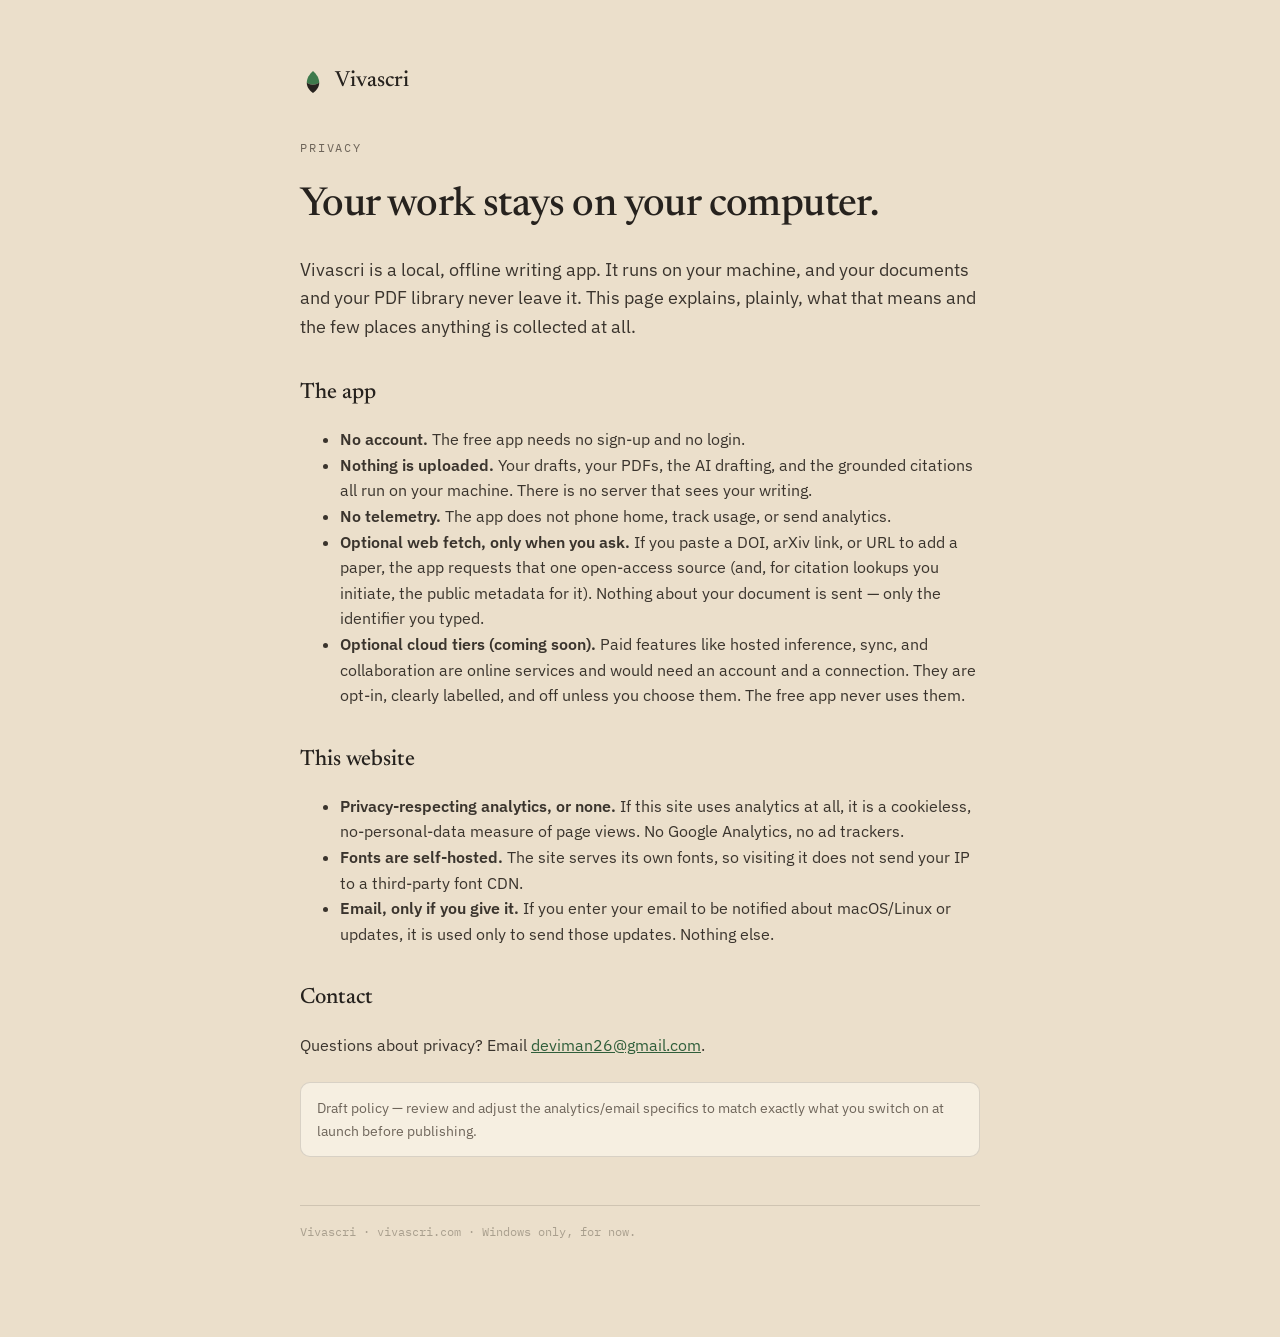
==== privacy.html @ 88ab6009 "Vivascri marketing site (static, self-contained, unlisted) Co-Authored-By: Claude Opus 4.8 <noreply@" ====
<!DOCTYPE html>
<html lang="en">
<head>
<meta name="robots" content="noindex, nofollow">
<meta charset="utf-8">
<meta name="viewport" content="width=device-width, initial-scale=1">
<link rel="stylesheet" href="./fonts.css">
<title>Privacy — Vivascri</title>
<meta name="description" content="Vivascri's privacy policy. The app is local and offline; your work never leaves your computer.">
<style>
  :root{
    --ink:#26221E;--ink-2:#3A342D;--muted:#6E655A;--faint:#A99F8E;--cream:#F6EFE1;
    --page:#EBDFCB;--line:rgba(38,34,30,.14);--accent:#3E7A4C;--accent-deep:#2F5E3A;
  }
  *{box-sizing:border-box}
  html,body{margin:0;padding:0}
  body{background:var(--page);color:var(--ink);font-family:'IBM Plex Sans',system-ui,sans-serif;
    -webkit-font-smoothing:antialiased;line-height:1.6}
  .wrap{max-width:760px;margin:0 auto;padding:64px 40px 96px}
  a{color:var(--accent-deep)}
  .brand{display:flex;align-items:center;gap:9px;text-decoration:none;color:var(--ink);margin-bottom:40px}
  .brand svg{width:26px;height:26px}
  .brand span{font-family:'Newsreader',serif;font-weight:500;font-size:22px}
  h1{font-family:'Newsreader',serif;font-weight:500;font-size:40px;letter-spacing:-.015em;margin:0 0 6px}
  .eyebrow{font-family:'IBM Plex Mono',monospace;font-size:11.5px;letter-spacing:.16em;text-transform:uppercase;color:var(--muted);margin-bottom:16px}
  h2{font-family:'Newsreader',serif;font-weight:500;font-size:22px;margin:34px 0 8px}
  p,li{font-size:16px;color:var(--ink-2)}
  .lead{font-size:18px}
  .meta{font-family:'IBM Plex Mono',monospace;font-size:12px;color:var(--faint);margin-top:48px;border-top:1px solid var(--line);padding-top:16px}
  .note{background:var(--cream);border:1px solid var(--line);border-radius:10px;padding:14px 16px;font-size:14px;color:var(--muted);margin-top:24px}
</style>
</head>
<body>
<div class="wrap">
  <a class="brand" href="./index.html">
    <svg viewBox="0 0 96 96"><path fill="#3E7A4C" d="M48 7C61 19 71 33 71 51C63 56 56 58 48 58C40 58 33 56 25 51C25 33 35 19 48 7Z"/><path fill="#26221E" d="M71 51C71 67 61 80 48 89C35 80 25 67 25 51C33 56 40 58 48 58C56 58 63 56 71 51Z"/></svg>
    <span>Vivascri</span>
  </a>

  <div class="eyebrow">Privacy</div>
  <h1>Your work stays on your computer.</h1>
  <p class="lead">Vivascri is a local, offline writing app. It runs on your machine, and your documents
  and your PDF library never leave it. This page explains, plainly, what that means and the few places
  anything is collected at all.</p>

  <h2>The app</h2>
  <ul>
    <li><strong>No account.</strong> The free app needs no sign-up and no login.</li>
    <li><strong>Nothing is uploaded.</strong> Your drafts, your PDFs, the AI drafting, and the grounded
      citations all run on your machine. There is no server that sees your writing.</li>
    <li><strong>No telemetry.</strong> The app does not phone home, track usage, or send analytics.</li>
    <li><strong>Optional web fetch, only when you ask.</strong> If you paste a DOI, arXiv link, or URL to
      add a paper, the app requests that one open-access source (and, for citation lookups you initiate,
      the public metadata for it). Nothing about your document is sent — only the identifier you typed.</li>
    <li><strong>Optional cloud tiers (coming soon).</strong> Paid features like hosted inference, sync,
      and collaboration are online services and would need an account and a connection. They are opt-in,
      clearly labelled, and off unless you choose them. The free app never uses them.</li>
  </ul>

  <h2>This website</h2>
  <ul>
    <li><strong>Privacy-respecting analytics, or none.</strong> If this site uses analytics at all, it is
      a cookieless, no-personal-data measure of page views. No Google Analytics, no ad trackers.</li>
    <li><strong>Fonts are self-hosted.</strong> The site serves its own fonts, so visiting it does not
      send your IP to a third-party font CDN.</li>
    <li><strong>Email, only if you give it.</strong> If you enter your email to be notified about
      macOS/Linux or updates, it is used only to send those updates. Nothing else.</li>
  </ul>

  <h2>Contact</h2>
  <p>Questions about privacy? Email <a href="mailto:deviman26@gmail.com">deviman26@gmail.com</a>.</p>

  <div class="note">Draft policy — review and adjust the analytics/email specifics to match exactly what
  you switch on at launch before publishing.</div>

  <div class="meta">Vivascri · vivascri.com · Windows only, for now.</div>
</div>
</body>
</html>
---- fonts.css ----
/* cyrillic-ext */
@font-face {
  font-family: 'IBM Plex Mono';
  font-style: normal;
  font-weight: 400;
  font-display: swap;
  src: url(./fonts/ibmplexmono--F63fjptAgt5VM-kVkqdyU8n1iIq129k.woff2) format('woff2');
  unicode-range: U+0460-052F, U+1C80-1C8A, U+20B4, U+2DE0-2DFF, U+A640-A69F, U+FE2E-FE2F;
}
/* cyrillic */
@font-face {
  font-family: 'IBM Plex Mono';
  font-style: normal;
  font-weight: 400;
  font-display: swap;
  src: url(./fonts/ibmplexmono--F63fjptAgt5VM-kVkqdyU8n1isq129k.woff2) format('woff2');
  unicode-range: U+0301, U+0400-045F, U+0490-0491, U+04B0-04B1, U+2116;
}
/* vietnamese */
@font-face {
  font-family: 'IBM Plex Mono';
  font-style: normal;
  font-weight: 400;
  font-display: swap;
  src: url(./fonts/ibmplexmono--F63fjptAgt5VM-kVkqdyU8n1iAq129k.woff2) format('woff2');
  unicode-range: U+0102-0103, U+0110-0111, U+0128-0129, U+0168-0169, U+01A0-01A1, U+01AF-01B0, U+0300-0301, U+0303-0304, U+0308-0309, U+0323, U+0329, U+1EA0-1EF9, U+20AB;
}
/* latin-ext */
@font-face {
  font-family: 'IBM Plex Mono';
  font-style: normal;
  font-weight: 400;
  font-display: swap;
  src: url(./fonts/ibmplexmono--F63fjptAgt5VM-kVkqdyU8n1iEq129k.woff2) format('woff2');
  unicode-range: U+0100-02BA, U+02BD-02C5, U+02C7-02CC, U+02CE-02D7, U+02DD-02FF, U+0304, U+0308, U+0329, U+1D00-1DBF, U+1E00-1E9F, U+1EF2-1EFF, U+2020, U+20A0-20AB, U+20AD-20C0, U+2113, U+2C60-2C7F, U+A720-A7FF;
}
/* latin */
@font-face {
  font-family: 'IBM Plex Mono';
  font-style: normal;
  font-weight: 400;
  font-display: swap;
  src: url(./fonts/ibmplexmono--F63fjptAgt5VM-kVkqdyU8n1i8q1w.woff2) format('woff2');
  unicode-range: U+0000-00FF, U+0131, U+0152-0153, U+02BB-02BC, U+02C6, U+02DA, U+02DC, U+0304, U+0308, U+0329, U+2000-206F, U+20AC, U+2122, U+2191, U+2193, U+2212, U+2215, U+FEFF, U+FFFD;
}
/* cyrillic-ext */
@font-face {
  font-family: 'IBM Plex Mono';
  font-style: normal;
  font-weight: 500;
  font-display: swap;
  src: url(./fonts/ibmplexmono--F6qfjptAgt5VM-kVkqdyU8n3twJwl1FgtIU.woff2) format('woff2');
  unicode-range: U+0460-052F, U+1C80-1C8A, U+20B4, U+2DE0-2DFF, U+A640-A69F, U+FE2E-FE2F;
}
/* cyrillic */
@font-face {
  font-family: 'IBM Plex Mono';
  font-style: normal;
  font-weight: 500;
  font-display: swap;
  src: url(./fonts/ibmplexmono--F6qfjptAgt5VM-kVkqdyU8n3twJwlRFgtIU.woff2) format('woff2');
  unicode-range: U+0301, U+0400-045F, U+0490-0491, U+04B0-04B1, U+2116;
}
/* vietnamese */
@font-face {
  font-family: 'IBM Plex Mono';
  font-style: normal;
  font-weight: 500;
  font-display: swap;
  src: url(./fonts/ibmplexmono--F6qfjptAgt5VM-kVkqdyU8n3twJwl9FgtIU.woff2) format('woff2');
  unicode-range: U+0102-0103, U+0110-0111, U+0128-0129, U+0168-0169, U+01A0-01A1, U+01AF-01B0, U+0300-0301, U+0303-0304, U+0308-0309, U+0323, U+0329, U+1EA0-1EF9, U+20AB;
}
/* latin-ext */
@font-face {
  font-family: 'IBM Plex Mono';
  font-style: normal;
  font-weight: 500;
  font-display: swap;
  src: url(./fonts/ibmplexmono--F6qfjptAgt5VM-kVkqdyU8n3twJwl5FgtIU.woff2) format('woff2');
  unicode-range: U+0100-02BA, U+02BD-02C5, U+02C7-02CC, U+02CE-02D7, U+02DD-02FF, U+0304, U+0308, U+0329, U+1D00-1DBF, U+1E00-1E9F, U+1EF2-1EFF, U+2020, U+20A0-20AB, U+20AD-20C0, U+2113, U+2C60-2C7F, U+A720-A7FF;
}
/* latin */
@font-face {
  font-family: 'IBM Plex Mono';
  font-style: normal;
  font-weight: 500;
  font-display: swap;
  src: url(./fonts/ibmplexmono--F6qfjptAgt5VM-kVkqdyU8n3twJwlBFgg.woff2) format('woff2');
  unicode-range: U+0000-00FF, U+0131, U+0152-0153, U+02BB-02BC, U+02C6, U+02DA, U+02DC, U+0304, U+0308, U+0329, U+2000-206F, U+20AC, U+2122, U+2191, U+2193, U+2212, U+2215, U+FEFF, U+FFFD;
}
/* cyrillic-ext */
@font-face {
  font-family: 'IBM Plex Sans';
  font-style: normal;
  font-weight: 400;
  font-stretch: 100%;
  font-display: swap;
  src: url(./fonts/ibmplexsans-zYXzKVElMYYaJe8bpLHnCwDKr932-G7dytD-Dmu1syxTKYbABA.woff2) format('woff2');
  unicode-range: U+0460-052F, U+1C80-1C8A, U+20B4, U+2DE0-2DFF, U+A640-A69F, U+FE2E-FE2F;
}
/* cyrillic */
@font-face {
  font-family: 'IBM Plex Sans';
  font-style: normal;
  font-weight: 400;
  font-stretch: 100%;
  font-display: swap;
  src: url(./fonts/ibmplexsans-zYXzKVElMYYaJe8bpLHnCwDKr932-G7dytD-Dmu1syxaKYbABA.woff2) format('woff2');
  unicode-range: U+0301, U+0400-045F, U+0490-0491, U+04B0-04B1, U+2116;
}
/* greek */
@font-face {
  font-family: 'IBM Plex Sans';
  font-style: normal;
  font-weight: 400;
  font-stretch: 100%;
  font-display: swap;
  src: url(./fonts/ibmplexsans-zYXzKVElMYYaJe8bpLHnCwDKr932-G7dytD-Dmu1syxdKYbABA.woff2) format('woff2');
  unicode-range: U+0370-0377, U+037A-037F, U+0384-038A, U+038C, U+038E-03A1, U+03A3-03FF;
}
/* vietnamese */
@font-face {
  font-family: 'IBM Plex Sans';
  font-style: normal;
  font-weight: 400;
  font-stretch: 100%;
  font-display: swap;
  src: url(./fonts/ibmplexsans-zYXzKVElMYYaJe8bpLHnCwDKr932-G7dytD-Dmu1syxRKYbABA.woff2) format('woff2');
  unicode-range: U+0102-0103, U+0110-0111, U+0128-0129, U+0168-0169, U+01A0-01A1, U+01AF-01B0, U+0300-0301, U+0303-0304, U+0308-0309, U+0323, U+0329, U+1EA0-1EF9, U+20AB;
}
/* latin-ext */
@font-face {
  font-family: 'IBM Plex Sans';
  font-style: normal;
  font-weight: 400;
  font-stretch: 100%;
  font-display: swap;
  src: url(./fonts/ibmplexsans-zYXzKVElMYYaJe8bpLHnCwDKr932-G7dytD-Dmu1syxQKYbABA.woff2) format('woff2');
  unicode-range: U+0100-02BA, U+02BD-02C5, U+02C7-02CC, U+02CE-02D7, U+02DD-02FF, U+0304, U+0308, U+0329, U+1D00-1DBF, U+1E00-1E9F, U+1EF2-1EFF, U+2020, U+20A0-20AB, U+20AD-20C0, U+2113, U+2C60-2C7F, U+A720-A7FF;
}
/* latin */
@font-face {
  font-family: 'IBM Plex Sans';
  font-style: normal;
  font-weight: 400;
  font-stretch: 100%;
  font-display: swap;
  src: url(./fonts/ibmplexsans-zYXzKVElMYYaJe8bpLHnCwDKr932-G7dytD-Dmu1syxeKYY.woff2) format('woff2');
  unicode-range: U+0000-00FF, U+0131, U+0152-0153, U+02BB-02BC, U+02C6, U+02DA, U+02DC, U+0304, U+0308, U+0329, U+2000-206F, U+20AC, U+2122, U+2191, U+2193, U+2212, U+2215, U+FEFF, U+FFFD;
}
/* cyrillic-ext */
@font-face {
  font-family: 'IBM Plex Sans';
  font-style: normal;
  font-weight: 500;
  font-stretch: 100%;
  font-display: swap;
  src: url(./fonts/ibmplexsans-zYXzKVElMYYaJe8bpLHnCwDKr932-G7dytD-Dmu1syxTKYbABA.woff2) format('woff2');
  unicode-range: U+0460-052F, U+1C80-1C8A, U+20B4, U+2DE0-2DFF, U+A640-A69F, U+FE2E-FE2F;
}
/* cyrillic */
@font-face {
  font-family: 'IBM Plex Sans';
  font-style: normal;
  font-weight: 500;
  font-stretch: 100%;
  font-display: swap;
  src: url(./fonts/ibmplexsans-zYXzKVElMYYaJe8bpLHnCwDKr932-G7dytD-Dmu1syxaKYbABA.woff2) format('woff2');
  unicode-range: U+0301, U+0400-045F, U+0490-0491, U+04B0-04B1, U+2116;
}
/* greek */
@font-face {
  font-family: 'IBM Plex Sans';
  font-style: normal;
  font-weight: 500;
  font-stretch: 100%;
  font-display: swap;
  src: url(./fonts/ibmplexsans-zYXzKVElMYYaJe8bpLHnCwDKr932-G7dytD-Dmu1syxdKYbABA.woff2) format('woff2');
  unicode-range: U+0370-0377, U+037A-037F, U+0384-038A, U+038C, U+038E-03A1, U+03A3-03FF;
}
/* vietnamese */
@font-face {
  font-family: 'IBM Plex Sans';
  font-style: normal;
  font-weight: 500;
  font-stretch: 100%;
  font-display: swap;
  src: url(./fonts/ibmplexsans-zYXzKVElMYYaJe8bpLHnCwDKr932-G7dytD-Dmu1syxRKYbABA.woff2) format('woff2');
  unicode-range: U+0102-0103, U+0110-0111, U+0128-0129, U+0168-0169, U+01A0-01A1, U+01AF-01B0, U+0300-0301, U+0303-0304, U+0308-0309, U+0323, U+0329, U+1EA0-1EF9, U+20AB;
}
/* latin-ext */
@font-face {
  font-family: 'IBM Plex Sans';
  font-style: normal;
  font-weight: 500;
  font-stretch: 100%;
  font-display: swap;
  src: url(./fonts/ibmplexsans-zYXzKVElMYYaJe8bpLHnCwDKr932-G7dytD-Dmu1syxQKYbABA.woff2) format('woff2');
  unicode-range: U+0100-02BA, U+02BD-02C5, U+02C7-02CC, U+02CE-02D7, U+02DD-02FF, U+0304, U+0308, U+0329, U+1D00-1DBF, U+1E00-1E9F, U+1EF2-1EFF, U+2020, U+20A0-20AB, U+20AD-20C0, U+2113, U+2C60-2C7F, U+A720-A7FF;
}
/* latin */
@font-face {
  font-family: 'IBM Plex Sans';
  font-style: normal;
  font-weight: 500;
  font-stretch: 100%;
  font-display: swap;
  src: url(./fonts/ibmplexsans-zYXzKVElMYYaJe8bpLHnCwDKr932-G7dytD-Dmu1syxeKYY.woff2) format('woff2');
  unicode-range: U+0000-00FF, U+0131, U+0152-0153, U+02BB-02BC, U+02C6, U+02DA, U+02DC, U+0304, U+0308, U+0329, U+2000-206F, U+20AC, U+2122, U+2191, U+2193, U+2212, U+2215, U+FEFF, U+FFFD;
}
/* cyrillic-ext */
@font-face {
  font-family: 'IBM Plex Sans';
  font-style: normal;
  font-weight: 600;
  font-stretch: 100%;
  font-display: swap;
  src: url(./fonts/ibmplexsans-zYXzKVElMYYaJe8bpLHnCwDKr932-G7dytD-Dmu1syxTKYbABA.woff2) format('woff2');
  unicode-range: U+0460-052F, U+1C80-1C8A, U+20B4, U+2DE0-2DFF, U+A640-A69F, U+FE2E-FE2F;
}
/* cyrillic */
@font-face {
  font-family: 'IBM Plex Sans';
  font-style: normal;
  font-weight: 600;
  font-stretch: 100%;
  font-display: swap;
  src: url(./fonts/ibmplexsans-zYXzKVElMYYaJe8bpLHnCwDKr932-G7dytD-Dmu1syxaKYbABA.woff2) format('woff2');
  unicode-range: U+0301, U+0400-045F, U+0490-0491, U+04B0-04B1, U+2116;
}
/* greek */
@font-face {
  font-family: 'IBM Plex Sans';
  font-style: normal;
  font-weight: 600;
  font-stretch: 100%;
  font-display: swap;
  src: url(./fonts/ibmplexsans-zYXzKVElMYYaJe8bpLHnCwDKr932-G7dytD-Dmu1syxdKYbABA.woff2) format('woff2');
  unicode-range: U+0370-0377, U+037A-037F, U+0384-038A, U+038C, U+038E-03A1, U+03A3-03FF;
}
/* vietnamese */
@font-face {
  font-family: 'IBM Plex Sans';
  font-style: normal;
  font-weight: 600;
  font-stretch: 100%;
  font-display: swap;
  src: url(./fonts/ibmplexsans-zYXzKVElMYYaJe8bpLHnCwDKr932-G7dytD-Dmu1syxRKYbABA.woff2) format('woff2');
  unicode-range: U+0102-0103, U+0110-0111, U+0128-0129, U+0168-0169, U+01A0-01A1, U+01AF-01B0, U+0300-0301, U+0303-0304, U+0308-0309, U+0323, U+0329, U+1EA0-1EF9, U+20AB;
}
/* latin-ext */
@font-face {
  font-family: 'IBM Plex Sans';
  font-style: normal;
  font-weight: 600;
  font-stretch: 100%;
  font-display: swap;
  src: url(./fonts/ibmplexsans-zYXzKVElMYYaJe8bpLHnCwDKr932-G7dytD-Dmu1syxQKYbABA.woff2) format('woff2');
  unicode-range: U+0100-02BA, U+02BD-02C5, U+02C7-02CC, U+02CE-02D7, U+02DD-02FF, U+0304, U+0308, U+0329, U+1D00-1DBF, U+1E00-1E9F, U+1EF2-1EFF, U+2020, U+20A0-20AB, U+20AD-20C0, U+2113, U+2C60-2C7F, U+A720-A7FF;
}
/* latin */
@font-face {
  font-family: 'IBM Plex Sans';
  font-style: normal;
  font-weight: 600;
  font-stretch: 100%;
  font-display: swap;
  src: url(./fonts/ibmplexsans-zYXzKVElMYYaJe8bpLHnCwDKr932-G7dytD-Dmu1syxeKYY.woff2) format('woff2');
  unicode-range: U+0000-00FF, U+0131, U+0152-0153, U+02BB-02BC, U+02C6, U+02DA, U+02DC, U+0304, U+0308, U+0329, U+2000-206F, U+20AC, U+2122, U+2191, U+2193, U+2212, U+2215, U+FEFF, U+FFFD;
}
/* vietnamese */
@font-face {
  font-family: 'Newsreader';
  font-style: italic;
  font-weight: 400;
  font-display: swap;
  src: url(./fonts/newsreader-cY9CfjOCX1hbuyalUrK439vCgYhCFpY.woff2) format('woff2');
  unicode-range: U+0102-0103, U+0110-0111, U+0128-0129, U+0168-0169, U+01A0-01A1, U+01AF-01B0, U+0300-0301, U+0303-0304, U+0308-0309, U+0323, U+0329, U+1EA0-1EF9, U+20AB;
}
/* latin-ext */
@font-face {
  font-family: 'Newsreader';
  font-style: italic;
  font-weight: 400;
  font-display: swap;
  src: url(./fonts/newsreader-cY9CfjOCX1hbuyalUrK439vCgIhCFpY.woff2) format('woff2');
  unicode-range: U+0100-02BA, U+02BD-02C5, U+02C7-02CC, U+02CE-02D7, U+02DD-02FF, U+0304, U+0308, U+0329, U+1D00-1DBF, U+1E00-1E9F, U+1EF2-1EFF, U+2020, U+20A0-20AB, U+20AD-20C0, U+2113, U+2C60-2C7F, U+A720-A7FF;
}
/* latin */
@font-face {
  font-family: 'Newsreader';
  font-style: italic;
  font-weight: 400;
  font-display: swap;
  src: url(./fonts/newsreader-cY9CfjOCX1hbuyalUrK439vCjohC.woff2) format('woff2');
  unicode-range: U+0000-00FF, U+0131, U+0152-0153, U+02BB-02BC, U+02C6, U+02DA, U+02DC, U+0304, U+0308, U+0329, U+2000-206F, U+20AC, U+2122, U+2191, U+2193, U+2212, U+2215, U+FEFF, U+FFFD;
}
/* vietnamese */
@font-face {
  font-family: 'Newsreader';
  font-style: italic;
  font-weight: 500;
  font-display: swap;
  src: url(./fonts/newsreader-cY9CfjOCX1hbuyalUrK439vCgYhCFpY.woff2) format('woff2');
  unicode-range: U+0102-0103, U+0110-0111, U+0128-0129, U+0168-0169, U+01A0-01A1, U+01AF-01B0, U+0300-0301, U+0303-0304, U+0308-0309, U+0323, U+0329, U+1EA0-1EF9, U+20AB;
}
/* latin-ext */
@font-face {
  font-family: 'Newsreader';
  font-style: italic;
  font-weight: 500;
  font-display: swap;
  src: url(./fonts/newsreader-cY9CfjOCX1hbuyalUrK439vCgIhCFpY.woff2) format('woff2');
  unicode-range: U+0100-02BA, U+02BD-02C5, U+02C7-02CC, U+02CE-02D7, U+02DD-02FF, U+0304, U+0308, U+0329, U+1D00-1DBF, U+1E00-1E9F, U+1EF2-1EFF, U+2020, U+20A0-20AB, U+20AD-20C0, U+2113, U+2C60-2C7F, U+A720-A7FF;
}
/* latin */
@font-face {
  font-family: 'Newsreader';
  font-style: italic;
  font-weight: 500;
  font-display: swap;
  src: url(./fonts/newsreader-cY9CfjOCX1hbuyalUrK439vCjohC.woff2) format('woff2');
  unicode-range: U+0000-00FF, U+0131, U+0152-0153, U+02BB-02BC, U+02C6, U+02DA, U+02DC, U+0304, U+0308, U+0329, U+2000-206F, U+20AC, U+2122, U+2191, U+2193, U+2212, U+2215, U+FEFF, U+FFFD;
}
/* vietnamese */
@font-face {
  font-family: 'Newsreader';
  font-style: normal;
  font-weight: 400;
  font-display: swap;
  src: url(./fonts/newsreader-cY9AfjOCX1hbuyalUrK439HyjJBG.woff2) format('woff2');
  unicode-range: U+0102-0103, U+0110-0111, U+0128-0129, U+0168-0169, U+01A0-01A1, U+01AF-01B0, U+0300-0301, U+0303-0304, U+0308-0309, U+0323, U+0329, U+1EA0-1EF9, U+20AB;
}
/* latin-ext */
@font-face {
  font-family: 'Newsreader';
  font-style: normal;
  font-weight: 400;
  font-display: swap;
  src: url(./fonts/newsreader-cY9AfjOCX1hbuyalUrK439DyjJBG.woff2) format('woff2');
  unicode-range: U+0100-02BA, U+02BD-02C5, U+02C7-02CC, U+02CE-02D7, U+02DD-02FF, U+0304, U+0308, U+0329, U+1D00-1DBF, U+1E00-1E9F, U+1EF2-1EFF, U+2020, U+20A0-20AB, U+20AD-20C0, U+2113, U+2C60-2C7F, U+A720-A7FF;
}
/* latin */
@font-face {
  font-family: 'Newsreader';
  font-style: normal;
  font-weight: 400;
  font-display: swap;
  src: url(./fonts/newsreader-cY9AfjOCX1hbuyalUrK4397yjA.woff2) format('woff2');
  unicode-range: U+0000-00FF, U+0131, U+0152-0153, U+02BB-02BC, U+02C6, U+02DA, U+02DC, U+0304, U+0308, U+0329, U+2000-206F, U+20AC, U+2122, U+2191, U+2193, U+2212, U+2215, U+FEFF, U+FFFD;
}
/* vietnamese */
@font-face {
  font-family: 'Newsreader';
  font-style: normal;
  font-weight: 500;
  font-display: swap;
  src: url(./fonts/newsreader-cY9AfjOCX1hbuyalUrK439HyjJBG.woff2) format('woff2');
  unicode-range: U+0102-0103, U+0110-0111, U+0128-0129, U+0168-0169, U+01A0-01A1, U+01AF-01B0, U+0300-0301, U+0303-0304, U+0308-0309, U+0323, U+0329, U+1EA0-1EF9, U+20AB;
}
/* latin-ext */
@font-face {
  font-family: 'Newsreader';
  font-style: normal;
  font-weight: 500;
  font-display: swap;
  src: url(./fonts/newsreader-cY9AfjOCX1hbuyalUrK439DyjJBG.woff2) format('woff2');
  unicode-range: U+0100-02BA, U+02BD-02C5, U+02C7-02CC, U+02CE-02D7, U+02DD-02FF, U+0304, U+0308, U+0329, U+1D00-1DBF, U+1E00-1E9F, U+1EF2-1EFF, U+2020, U+20A0-20AB, U+20AD-20C0, U+2113, U+2C60-2C7F, U+A720-A7FF;
}
/* latin */
@font-face {
  font-family: 'Newsreader';
  font-style: normal;
  font-weight: 500;
  font-display: swap;
  src: url(./fonts/newsreader-cY9AfjOCX1hbuyalUrK4397yjA.woff2) format('woff2');
  unicode-range: U+0000-00FF, U+0131, U+0152-0153, U+02BB-02BC, U+02C6, U+02DA, U+02DC, U+0304, U+0308, U+0329, U+2000-206F, U+20AC, U+2122, U+2191, U+2193, U+2212, U+2215, U+FEFF, U+FFFD;
}
/* vietnamese */
@font-face {
  font-family: 'Newsreader';
  font-style: normal;
  font-weight: 600;
  font-display: swap;
  src: url(./fonts/newsreader-cY9AfjOCX1hbuyalUrK439HyjJBG.woff2) format('woff2');
  unicode-range: U+0102-0103, U+0110-0111, U+0128-0129, U+0168-0169, U+01A0-01A1, U+01AF-01B0, U+0300-0301, U+0303-0304, U+0308-0309, U+0323, U+0329, U+1EA0-1EF9, U+20AB;
}
/* latin-ext */
@font-face {
  font-family: 'Newsreader';
  font-style: normal;
  font-weight: 600;
  font-display: swap;
  src: url(./fonts/newsreader-cY9AfjOCX1hbuyalUrK439DyjJBG.woff2) format('woff2');
  unicode-range: U+0100-02BA, U+02BD-02C5, U+02C7-02CC, U+02CE-02D7, U+02DD-02FF, U+0304, U+0308, U+0329, U+1D00-1DBF, U+1E00-1E9F, U+1EF2-1EFF, U+2020, U+20A0-20AB, U+20AD-20C0, U+2113, U+2C60-2C7F, U+A720-A7FF;
}
/* latin */
@font-face {
  font-family: 'Newsreader';
  font-style: normal;
  font-weight: 600;
  font-display: swap;
  src: url(./fonts/newsreader-cY9AfjOCX1hbuyalUrK4397yjA.woff2) format('woff2');
  unicode-range: U+0000-00FF, U+0131, U+0152-0153, U+02BB-02BC, U+02C6, U+02DA, U+02DC, U+0304, U+0308, U+0329, U+2000-206F, U+20AC, U+2122, U+2191, U+2193, U+2212, U+2215, U+FEFF, U+FFFD;
}
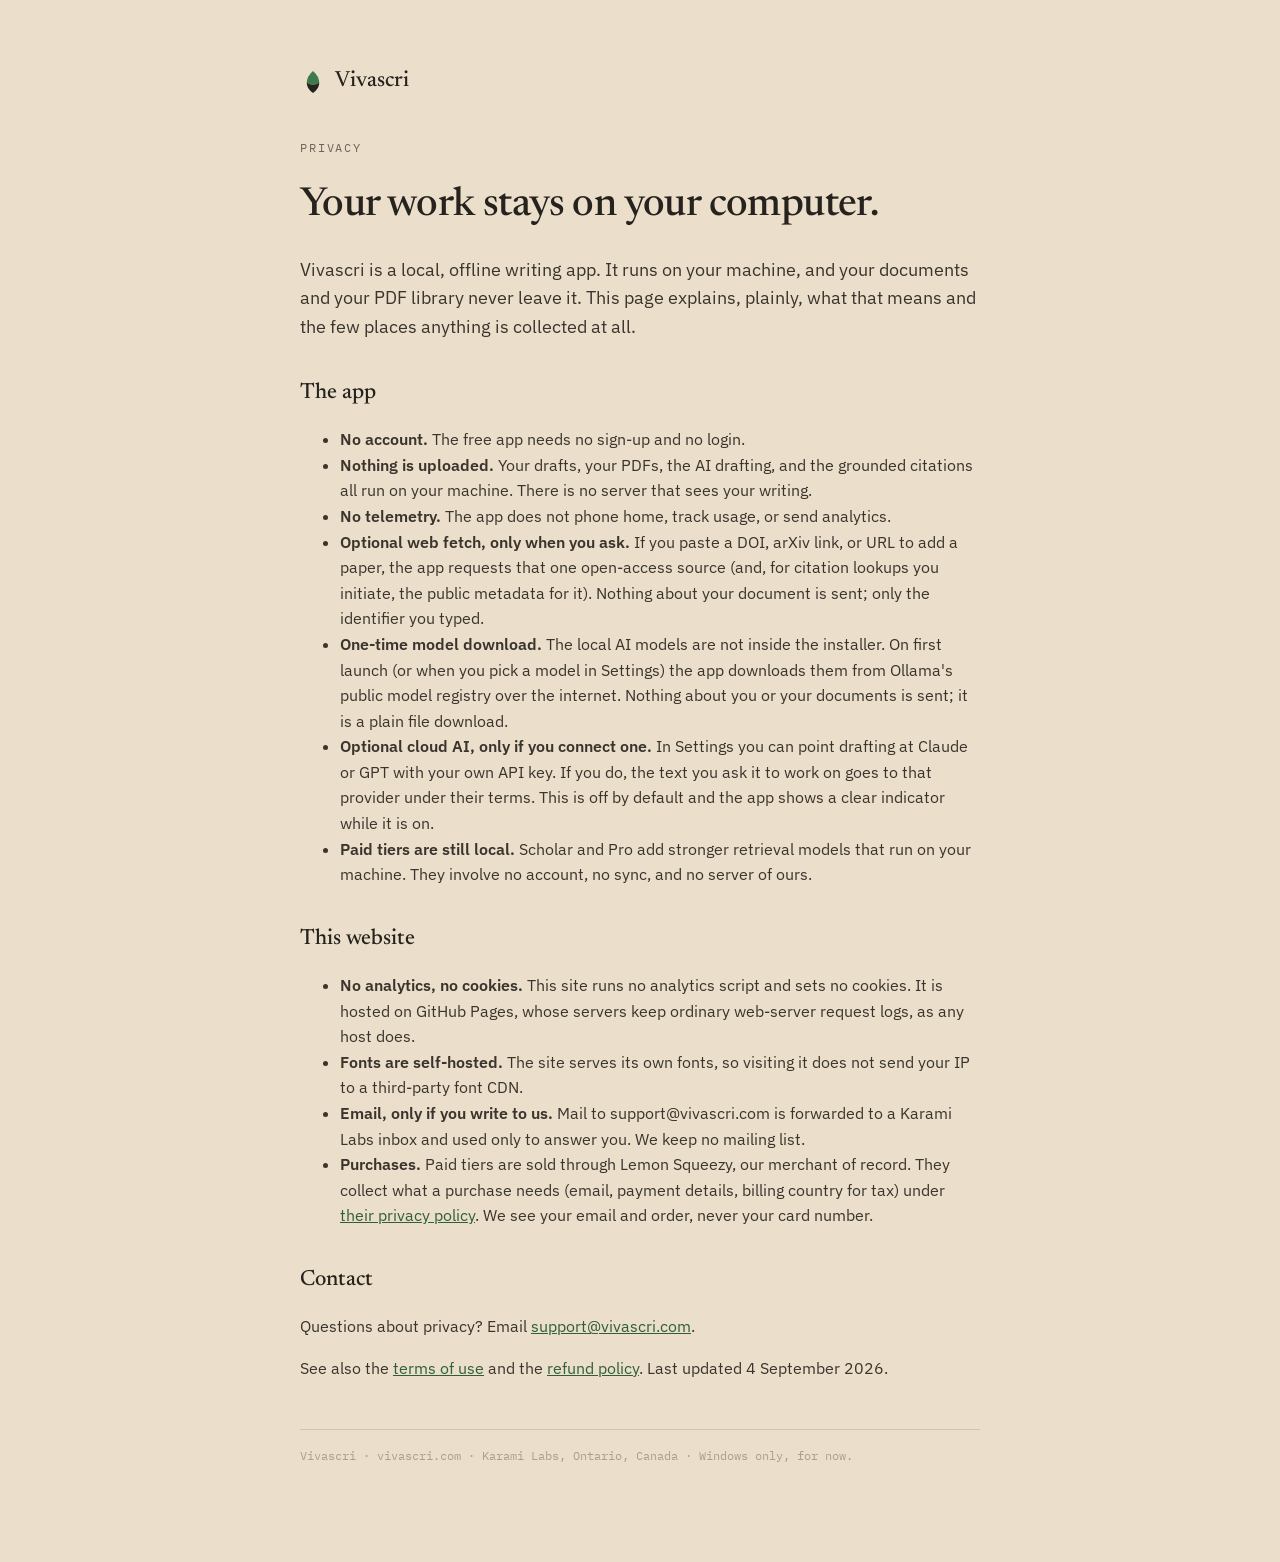
==== commit e8a2e252: "Site cleanup: real screenshots, FAQ answers, Terms + Refund pages, v1.1.0 download, public indexing " ====
--- a/privacy.html
+++ b/privacy.html
@@ -1,11 +1,10 @@
 <!DOCTYPE html>
 <html lang="en">
 <head>
-<meta name="robots" content="noindex, nofollow">
 <meta charset="utf-8">
 <meta name="viewport" content="width=device-width, initial-scale=1">
 <link rel="stylesheet" href="./fonts.css">
-<title>Privacy — Vivascri</title>
+<title>Privacy · Vivascri</title>
 <meta name="description" content="Vivascri's privacy policy. The app is local and offline; your work never leaves your computer.">
 <style>
   :root{
@@ -51,29 +50,37 @@
     <li><strong>No telemetry.</strong> The app does not phone home, track usage, or send analytics.</li>
     <li><strong>Optional web fetch, only when you ask.</strong> If you paste a DOI, arXiv link, or URL to
       add a paper, the app requests that one open-access source (and, for citation lookups you initiate,
-      the public metadata for it). Nothing about your document is sent — only the identifier you typed.</li>
-    <li><strong>Optional cloud tiers (coming soon).</strong> Paid features like hosted inference, sync,
-      and collaboration are online services and would need an account and a connection. They are opt-in,
-      clearly labelled, and off unless you choose them. The free app never uses them.</li>
+      the public metadata for it). Nothing about your document is sent; only the identifier you typed.</li>
+    <li><strong>One-time model download.</strong> The local AI models are not inside the installer. On first
+      launch (or when you pick a model in Settings) the app downloads them from Ollama's public model registry
+      over the internet. Nothing about you or your documents is sent; it is a plain file download.</li>
+    <li><strong>Optional cloud AI, only if you connect one.</strong> In Settings you can point drafting at
+      Claude or GPT with your own API key. If you do, the text you ask it to work on goes to that provider under
+      their terms. This is off by default and the app shows a clear indicator while it is on.</li>
+    <li><strong>Paid tiers are still local.</strong> Scholar and Pro add stronger retrieval models that run on
+      your machine. They involve no account, no sync, and no server of ours.</li>
   </ul>
 
   <h2>This website</h2>
   <ul>
-    <li><strong>Privacy-respecting analytics, or none.</strong> If this site uses analytics at all, it is
-      a cookieless, no-personal-data measure of page views. No Google Analytics, no ad trackers.</li>
+    <li><strong>No analytics, no cookies.</strong> This site runs no analytics script and sets no cookies. It
+      is hosted on GitHub Pages, whose servers keep ordinary web-server request logs, as any host does.</li>
     <li><strong>Fonts are self-hosted.</strong> The site serves its own fonts, so visiting it does not
       send your IP to a third-party font CDN.</li>
-    <li><strong>Email, only if you give it.</strong> If you enter your email to be notified about
-      macOS/Linux or updates, it is used only to send those updates. Nothing else.</li>
+    <li><strong>Email, only if you write to us.</strong> Mail to support@vivascri.com is forwarded to a
+      Karami Labs inbox and used only to answer you. We keep no mailing list.</li>
+    <li><strong>Purchases.</strong> Paid tiers are sold through Lemon Squeezy, our merchant of record. They
+      collect what a purchase needs (email, payment details, billing country for tax) under
+      <a href="https://www.lemonsqueezy.com/privacy">their privacy policy</a>. We see your email and order, never
+      your card number.</li>
   </ul>
 
   <h2>Contact</h2>
-  <p>Questions about privacy? Email <a href="mailto:deviman26@gmail.com">deviman26@gmail.com</a>.</p>
+  <p>Questions about privacy? Email <a href="mailto:support@vivascri.com">support@vivascri.com</a>.</p>
+  <p>See also the <a href="./terms.html">terms of use</a> and the <a href="./refunds.html">refund policy</a>.
+  Last updated 4 September 2026.</p>
 
-  <div class="note">Draft policy — review and adjust the analytics/email specifics to match exactly what
-  you switch on at launch before publishing.</div>
-
-  <div class="meta">Vivascri · vivascri.com · Windows only, for now.</div>
+  <div class="meta">Vivascri · vivascri.com · Karami Labs, Ontario, Canada · Windows only, for now.</div>
 </div>
 </body>
 </html>
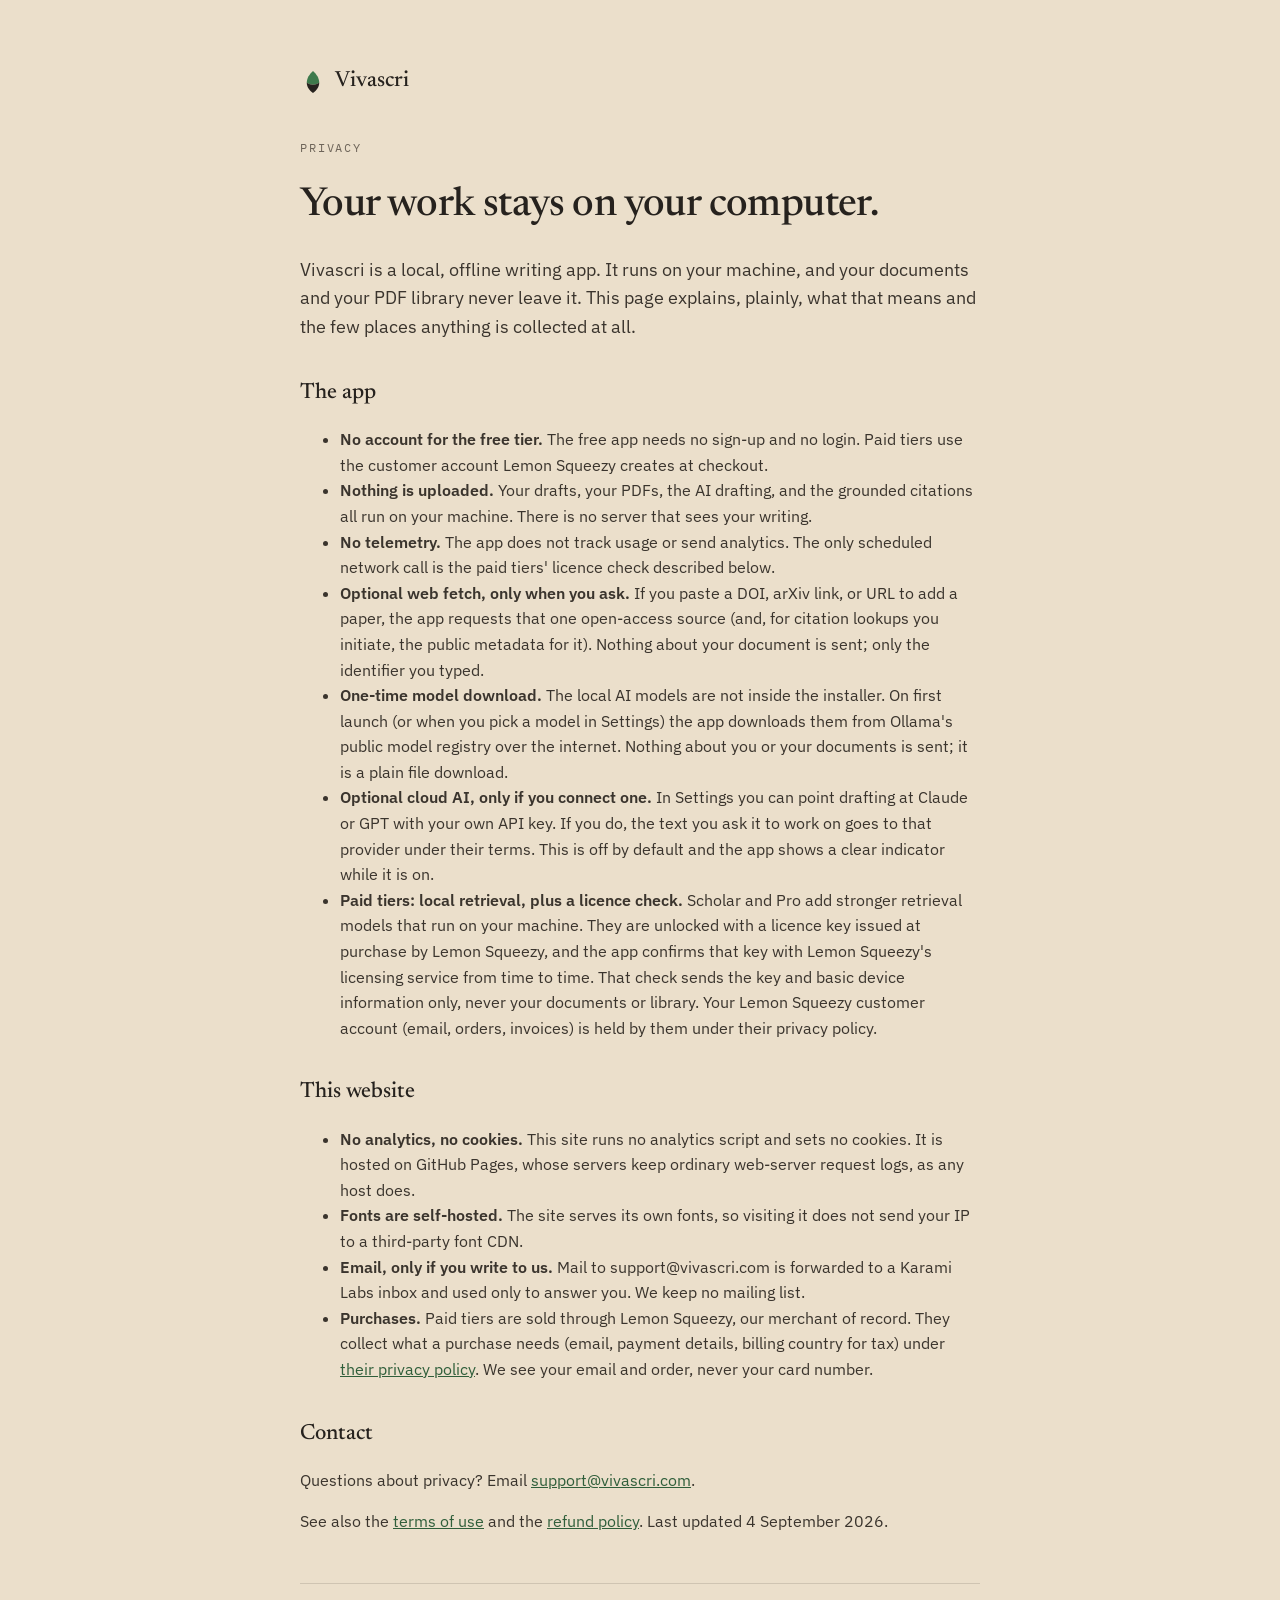
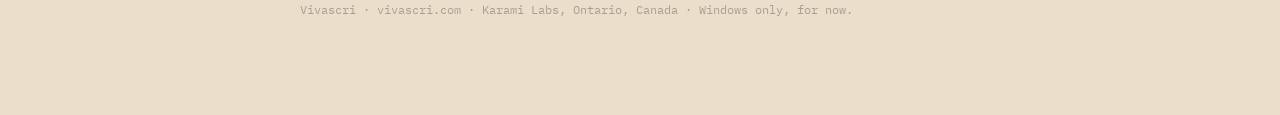
==== commit ca753090: "Proof image: highlight drawn exactly over the supporting sentence; scope no-account and offline clai" ====
--- a/privacy.html
+++ b/privacy.html
@@ -44,10 +44,12 @@
 
   <h2>The app</h2>
   <ul>
-    <li><strong>No account.</strong> The free app needs no sign-up and no login.</li>
+    <li><strong>No account for the free tier.</strong> The free app needs no sign-up and no login. Paid tiers
+      use the customer account Lemon Squeezy creates at checkout.</li>
     <li><strong>Nothing is uploaded.</strong> Your drafts, your PDFs, the AI drafting, and the grounded
       citations all run on your machine. There is no server that sees your writing.</li>
-    <li><strong>No telemetry.</strong> The app does not phone home, track usage, or send analytics.</li>
+    <li><strong>No telemetry.</strong> The app does not track usage or send analytics. The only scheduled
+      network call is the paid tiers' licence check described below.</li>
     <li><strong>Optional web fetch, only when you ask.</strong> If you paste a DOI, arXiv link, or URL to
       add a paper, the app requests that one open-access source (and, for citation lookups you initiate,
       the public metadata for it). Nothing about your document is sent; only the identifier you typed.</li>
@@ -57,8 +59,11 @@
     <li><strong>Optional cloud AI, only if you connect one.</strong> In Settings you can point drafting at
       Claude or GPT with your own API key. If you do, the text you ask it to work on goes to that provider under
       their terms. This is off by default and the app shows a clear indicator while it is on.</li>
-    <li><strong>Paid tiers are still local.</strong> Scholar and Pro add stronger retrieval models that run on
-      your machine. They involve no account, no sync, and no server of ours.</li>
+    <li><strong>Paid tiers: local retrieval, plus a licence check.</strong> Scholar and Pro add stronger
+      retrieval models that run on your machine. They are unlocked with a licence key issued at purchase by
+      Lemon Squeezy, and the app confirms that key with Lemon Squeezy's licensing service from time to time.
+      That check sends the key and basic device information only, never your documents or library. Your
+      Lemon Squeezy customer account (email, orders, invoices) is held by them under their privacy policy.</li>
   </ul>
 
   <h2>This website</h2>
